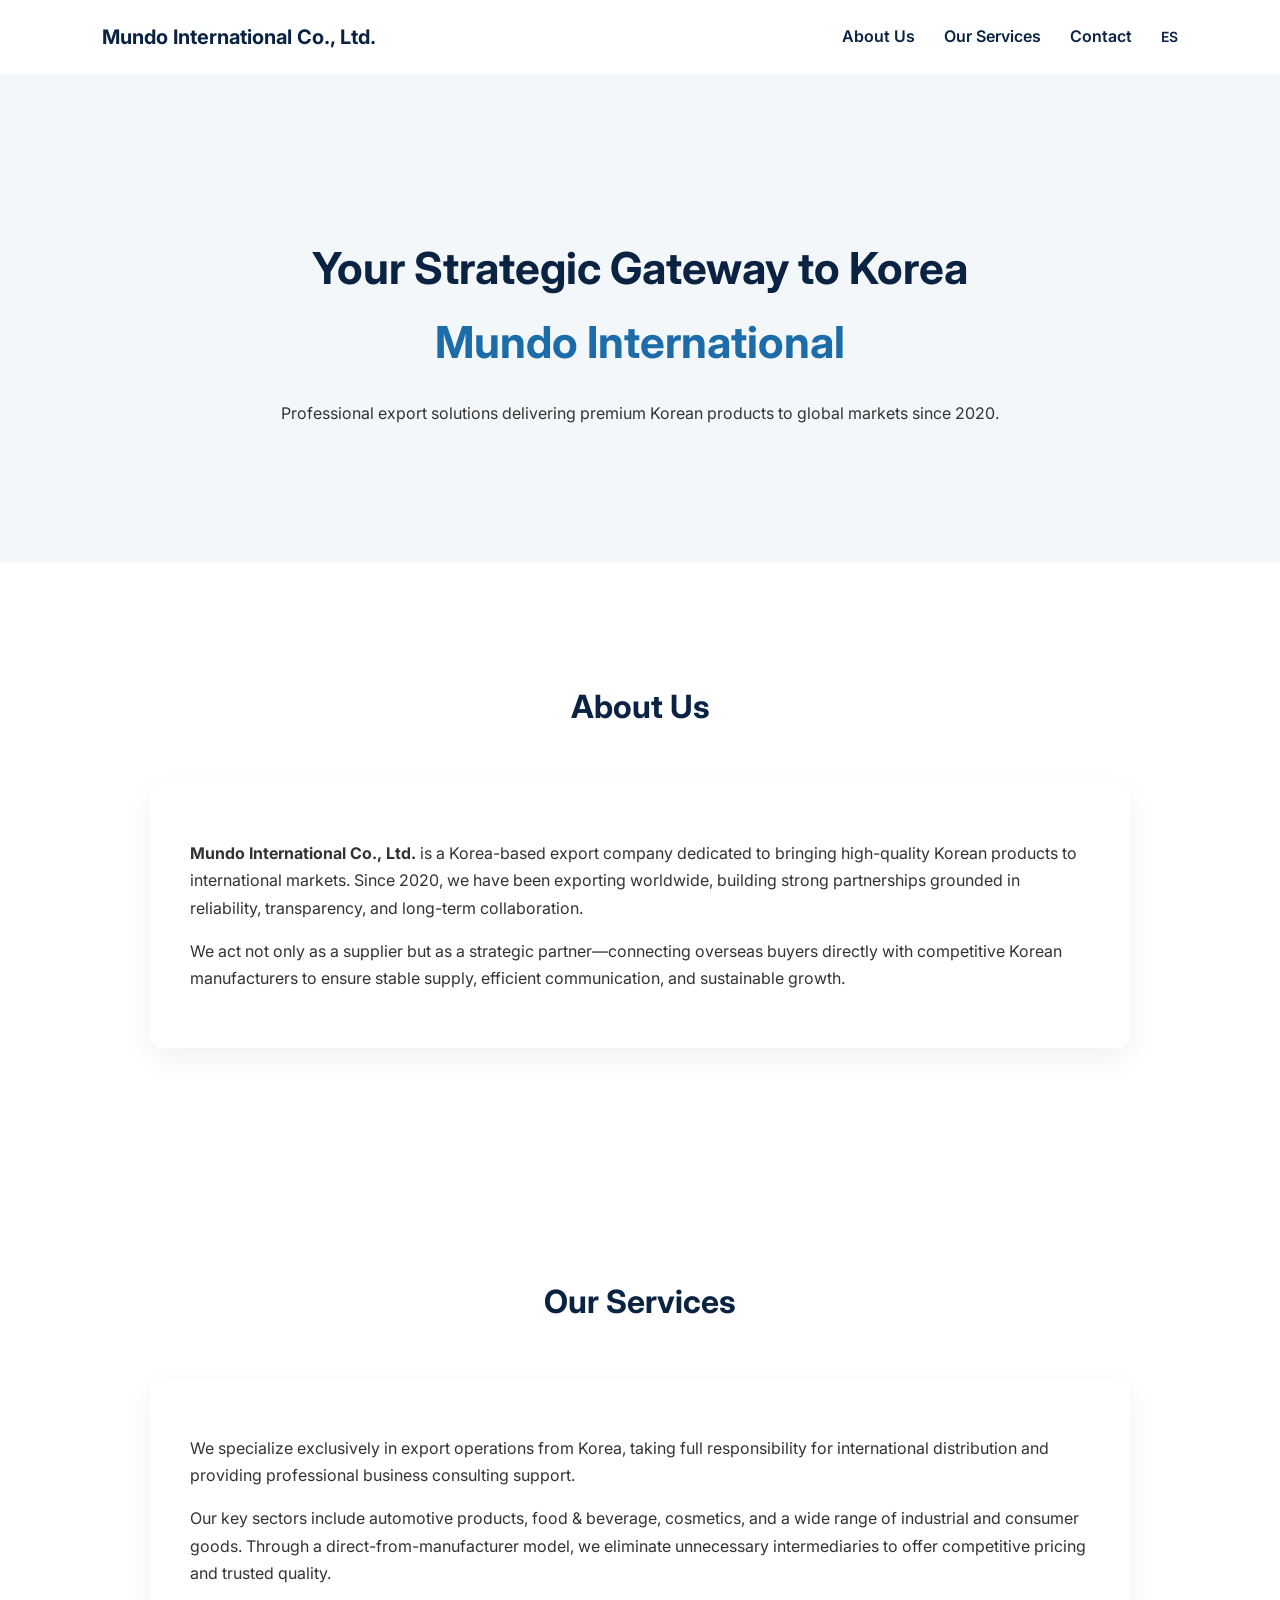
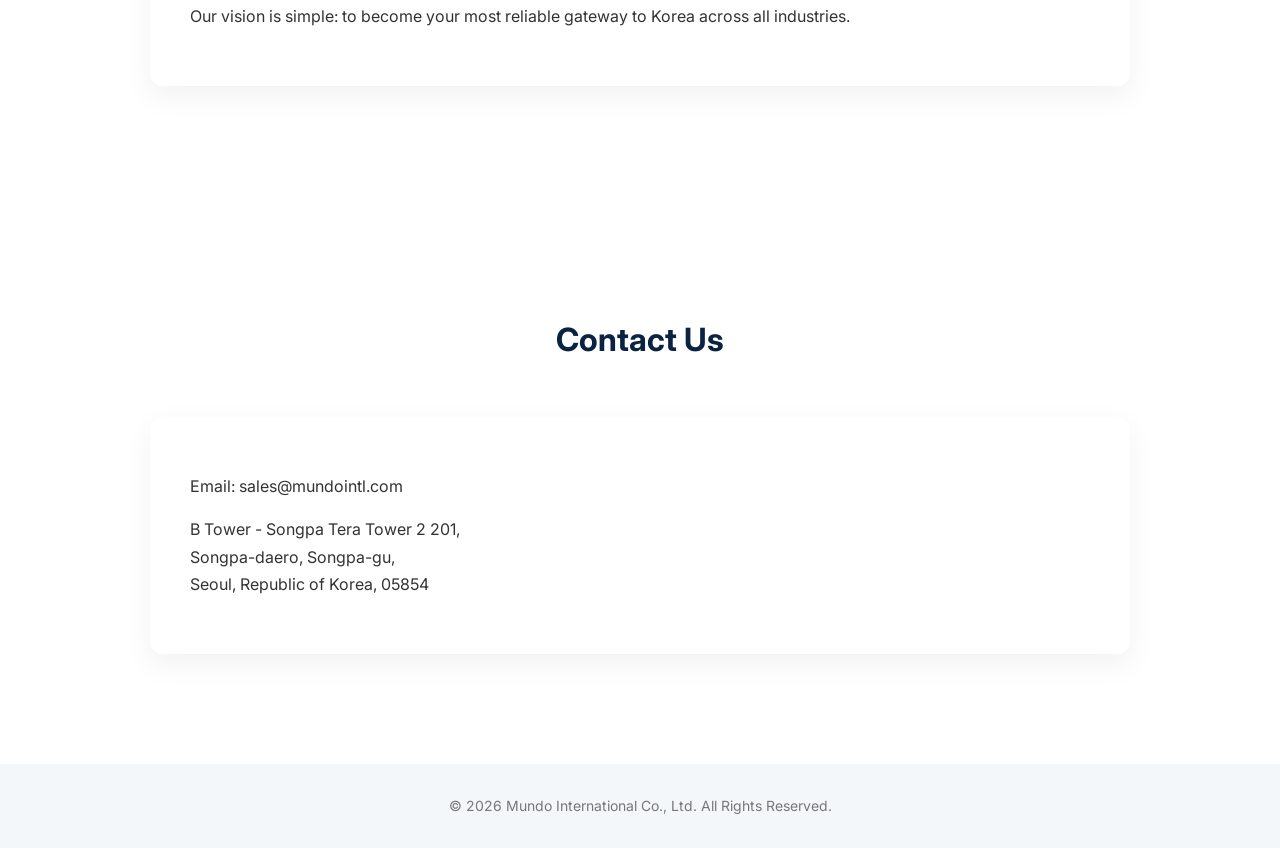
==== en.html @ 82ab0034 "Add files via upload" ====
<!DOCTYPE html>
<html lang="en">
<head>
<meta charset="UTF-8">
<meta name="viewport" content="width=device-width, initial-scale=1.0">
<title>Mundo International | Global Export Partner</title>

<style>
@import url('https://fonts.googleapis.com/css2?family=Inter:wght@300;400;600;700&display=swap');
body{font-family:'Inter',sans-serif;margin:0;color:#333333;line-height:1.7;background:white}
header{display:flex;justify-content:space-between;align-items:center;padding:20px 8%;background:white;box-shadow:0 2px 10px rgba(0,0,0,.05)}
header strong{color:#0A2342;font-size:20px}
nav a{margin-left:25px;text-decoration:none;color:#0A2342;font-weight:600}
nav a:hover{color:#1B6CA8}
.hero{padding:120px 8%;background:#F4F7FA;text-align:center}
.hero h1{font-size:44px;margin-bottom:20px;color:#0A2342}
.hero span{color:#1B6CA8}
section{padding:90px 8%}
.section-title{text-align:center;font-size:32px;margin-bottom:50px;color:#0A2342}
.card{max-width:900px;margin:20px auto;padding:40px;border-radius:12px;background:white;box-shadow:0 10px 30px rgba(0,0,0,.06)}
footer{text-align:center;padding:30px;background:#F4F7FA;font-size:14px;color:#777}
.lang{font-size:14px}
@media(max-width:768px){.hero h1{font-size:32px}}
</style>

</head>
<body>

<header>
<strong>Mundo International Co., Ltd.</strong>
<nav>
<a href="#about">About Us</a>
<a href="#services">Our Services</a>
<a href="#contact">Contact</a>
<a class="lang" href="es.html">ES</a>
</nav>
</header>

<section class="hero">
<h1>Your Strategic Gateway to Korea<br><span>Mundo International</span></h1>
<p>Professional export solutions delivering premium Korean products to global markets since 2020.</p>
</section>

<section id="about">
<h2 class="section-title">About Us</h2>
<div class="card">
<p><strong>Mundo International Co., Ltd.</strong> is a Korea-based export company dedicated to bringing high-quality Korean products to international markets. Since 2020, we have been exporting worldwide, building strong partnerships grounded in reliability, transparency, and long-term collaboration.</p>
<p>We act not only as a supplier but as a strategic partner—connecting overseas buyers directly with competitive Korean manufacturers to ensure stable supply, efficient communication, and sustainable growth.</p>
</div>
</section>

<section id="services">
<h2 class="section-title">Our Services</h2>
<div class="card">
<p>We specialize exclusively in export operations from Korea, taking full responsibility for international distribution and providing professional business consulting support.</p>
<p>Our key sectors include automotive products, food & beverage, cosmetics, and a wide range of industrial and consumer goods. Through a direct-from-manufacturer model, we eliminate unnecessary intermediaries to offer competitive pricing and trusted quality.</p>
<p>Our vision is simple: to become your most reliable gateway to Korea across all industries.</p>
</div>
</section>

<section id="contact">
<h2 class="section-title">Contact Us</h2>
<div class="card">
<p>Email: sales@mundointl.com</p>
<p>B Tower - Songpa Tera Tower 2 201,<br>
Songpa-daero, Songpa-gu,<br>
Seoul, Republic of Korea, 05854</p>
</div>
</section>

<footer>
© 2026 Mundo International Co., Ltd. All Rights Reserved.
</footer>

</body>
</html>
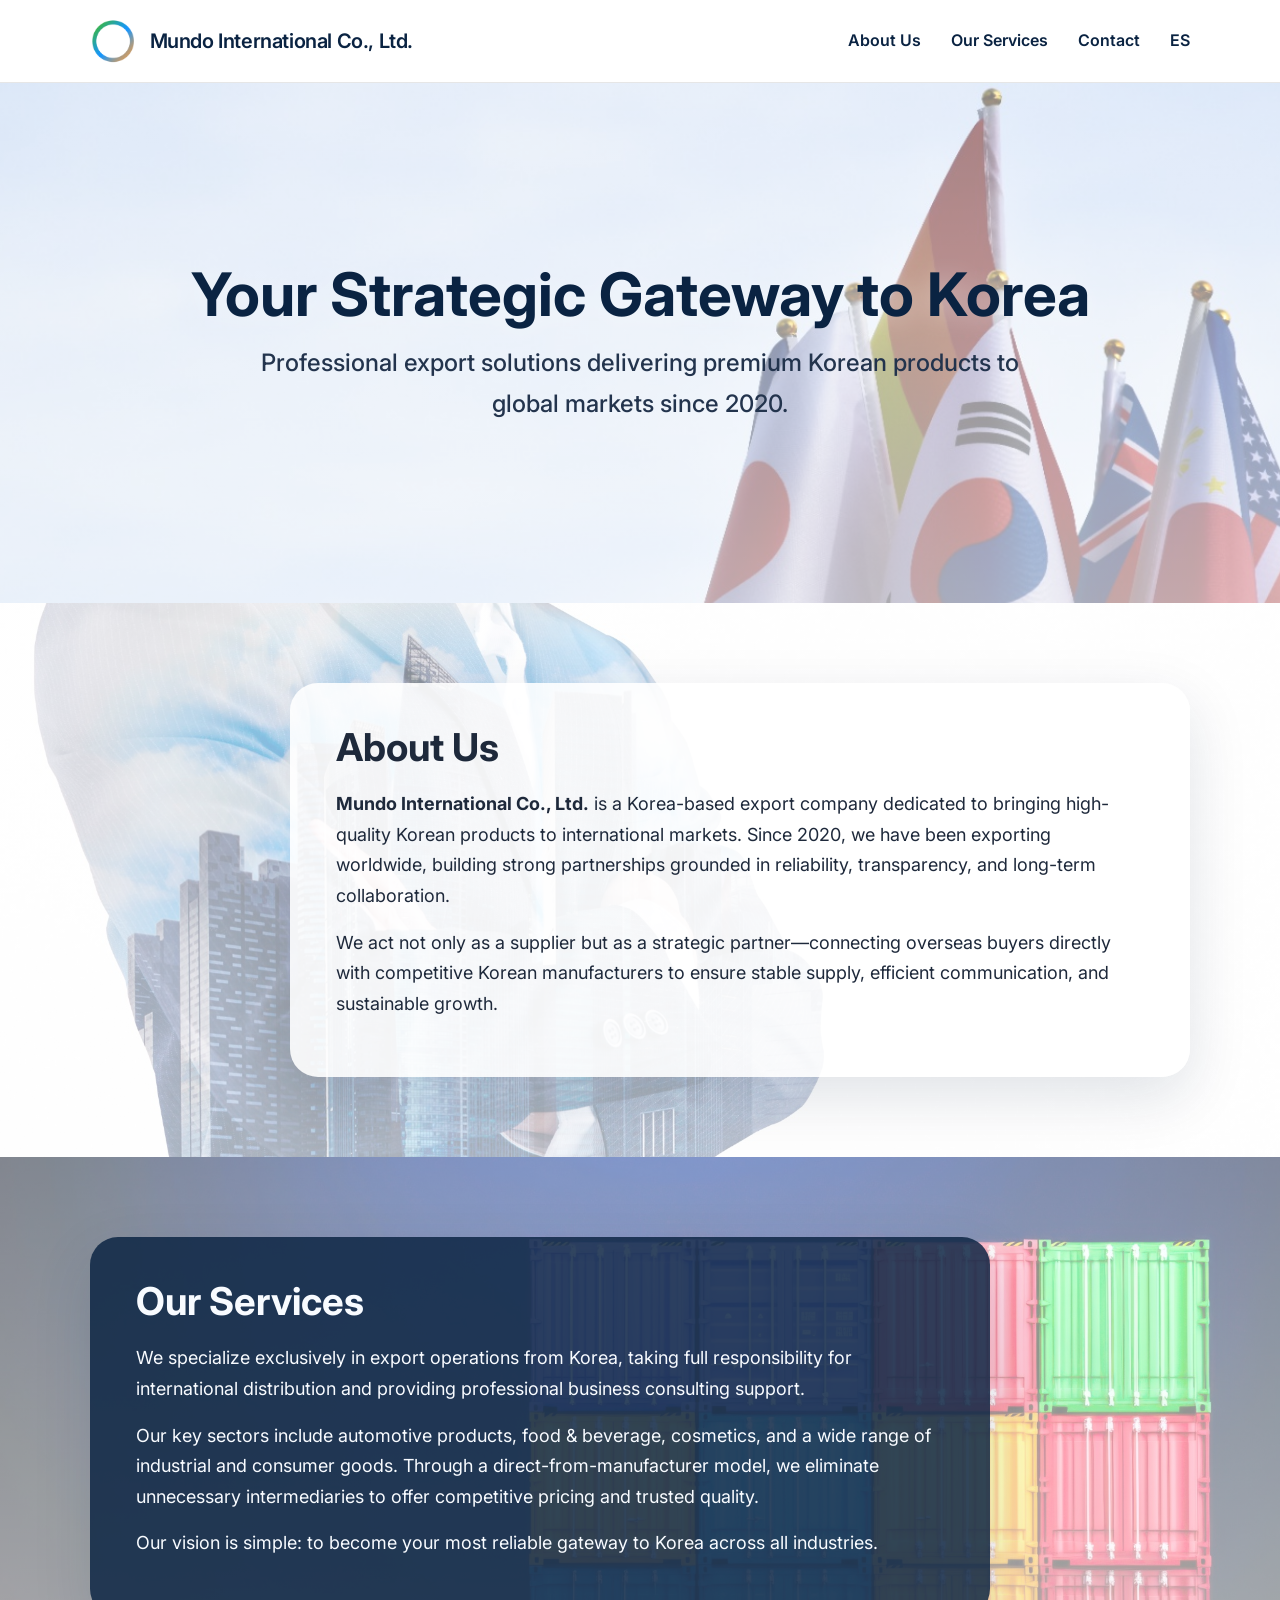
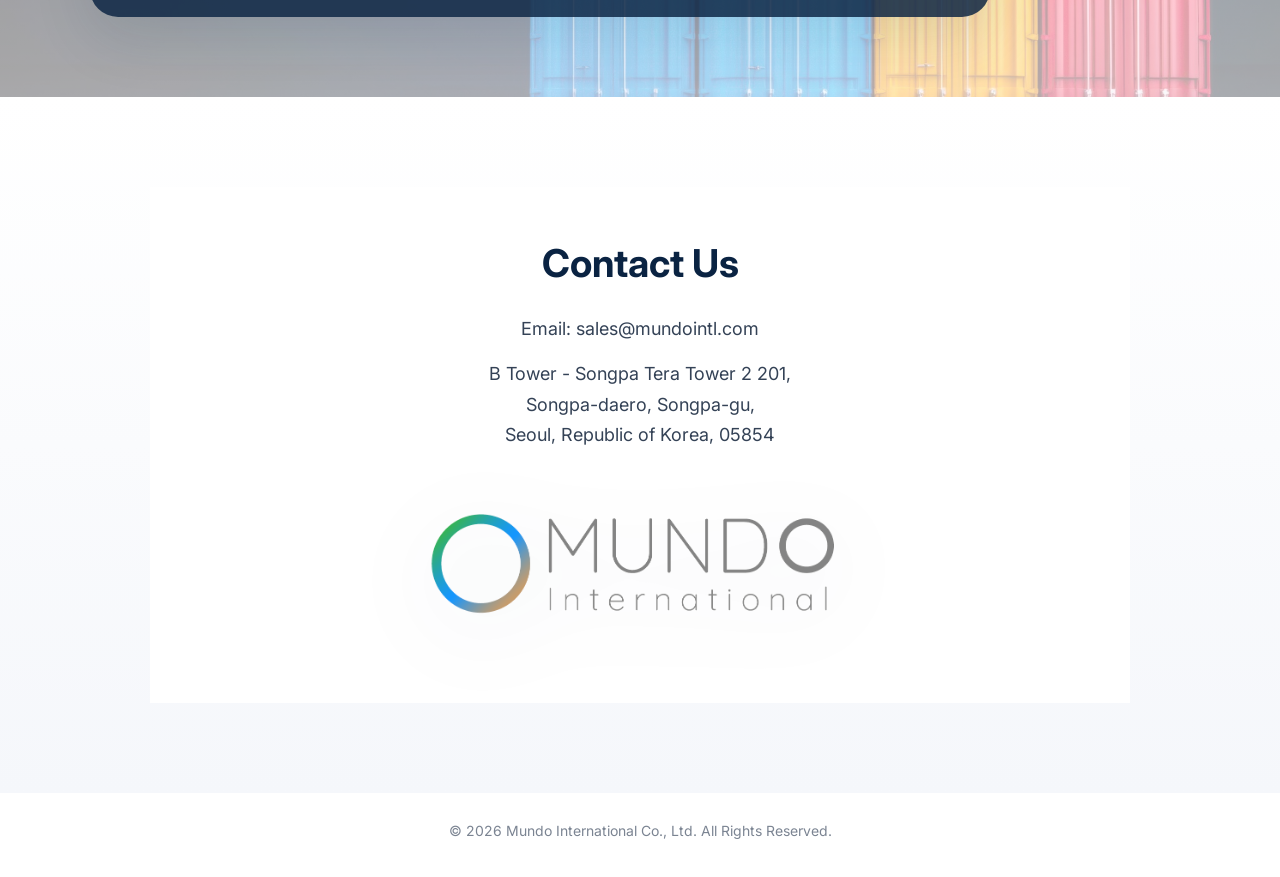
==== commit 0d33a750: "Add files via upload" ====
--- a/en.html
+++ b/en.html
@@ -1,76 +1,75 @@
 <!DOCTYPE html>
 <html lang="en">
 <head>
-<meta charset="UTF-8">
-<meta name="viewport" content="width=device-width, initial-scale=1.0">
-<title>Mundo International | Global Export Partner</title>
-
-<style>
-@import url('https://fonts.googleapis.com/css2?family=Inter:wght@300;400;600;700&display=swap');
-body{font-family:'Inter',sans-serif;margin:0;color:#333333;line-height:1.7;background:white}
-header{display:flex;justify-content:space-between;align-items:center;padding:20px 8%;background:white;box-shadow:0 2px 10px rgba(0,0,0,.05)}
-header strong{color:#0A2342;font-size:20px}
-nav a{margin-left:25px;text-decoration:none;color:#0A2342;font-weight:600}
-nav a:hover{color:#1B6CA8}
-.hero{padding:120px 8%;background:#F4F7FA;text-align:center}
-.hero h1{font-size:44px;margin-bottom:20px;color:#0A2342}
-.hero span{color:#1B6CA8}
-section{padding:90px 8%}
-.section-title{text-align:center;font-size:32px;margin-bottom:50px;color:#0A2342}
-.card{max-width:900px;margin:20px auto;padding:40px;border-radius:12px;background:white;box-shadow:0 10px 30px rgba(0,0,0,.06)}
-footer{text-align:center;padding:30px;background:#F4F7FA;font-size:14px;color:#777}
-.lang{font-size:14px}
-@media(max-width:768px){.hero h1{font-size:32px}}
-</style>
-
+  <meta charset="UTF-8">
+  <meta name="viewport" content="width=device-width, initial-scale=1.0">
+  <title>Mundo International | Global Export Partner</title>
+  <link rel="preconnect" href="https://fonts.googleapis.com">
+  <link rel="preconnect" href="https://fonts.gstatic.com" crossorigin>
+  <link href="https://fonts.googleapis.com/css2?family=Inter:wght@300;400;500;600;700&display=swap" rel="stylesheet">
+  <link rel="stylesheet" href="style.css">
 </head>
 <body>
+  <header class="header glass-header">
+    <div class="brand">
+      <img src="assets/logo.png" class="logo" alt="Mundo logo">
+      <span class="company">Mundo International Co., Ltd.</span>
+    </div>
+    <nav>
+      <a href="#about">About Us</a>
+      <a href="#services">Our Services</a>
+      <a href="#contact">Contact</a>
+      <a href="es.html">ES</a>
+    </nav>
+  </header>
 
-<header>
-<strong>Mundo International Co., Ltd.</strong>
-<nav>
-<a href="#about">About Us</a>
-<a href="#services">Our Services</a>
-<a href="#contact">Contact</a>
-<a class="lang" href="es.html">ES</a>
-</nav>
-</header>
+  <section class="hero-banner hero-main">
+    <div class="overlay"></div>
+    <div class="hero-content">
+      <h1>Your Strategic Gateway to Korea</h1>
+      <p>Professional export solutions delivering premium Korean products to global markets since 2020.</p>
+    </div>
+  </section>
 
-<section class="hero">
-<h1>Your Strategic Gateway to Korea<br><span>Mundo International</span></h1>
-<p>Professional export solutions delivering premium Korean products to global markets since 2020.</p>
-</section>
+  <section id="about" class="section section-image about-section">
+    <div class="section-overlay"></div>
+    <div class="section-content card-light">
+      <h2>About Us</h2>
+      <p><strong>Mundo International Co., Ltd.</strong> is a Korea-based export company dedicated to bringing high-quality Korean products to international markets. Since 2020, we have been exporting worldwide, building strong partnerships grounded in reliability, transparency, and long-term collaboration.</p>
+      <p>We act not only as a supplier but as a strategic partner—connecting overseas buyers directly with competitive Korean manufacturers to ensure stable supply, efficient communication, and sustainable growth.</p>
+    </div>
+  </section>
 
-<section id="about">
-<h2 class="section-title">About Us</h2>
-<div class="card">
-<p><strong>Mundo International Co., Ltd.</strong> is a Korea-based export company dedicated to bringing high-quality Korean products to international markets. Since 2020, we have been exporting worldwide, building strong partnerships grounded in reliability, transparency, and long-term collaboration.</p>
-<p>We act not only as a supplier but as a strategic partner—connecting overseas buyers directly with competitive Korean manufacturers to ensure stable supply, efficient communication, and sustainable growth.</p>
-</div>
-</section>
+  <section id="services" class="section section-image services-section">
+    <div class="section-overlay"></div>
+    <div class="section-content card-dark">
+      <h2>Our Services</h2>
+      <p>We specialize exclusively in export operations from Korea, taking full responsibility for international distribution and providing professional business consulting support.</p>
+      <p>Our key sectors include automotive products, food & beverage, cosmetics, and a wide range of industrial and consumer goods. Through a direct-from-manufacturer model, we eliminate unnecessary intermediaries to offer competitive pricing and trusted quality.</p>
+      <p>Our vision is simple: to become your most reliable gateway to Korea across all industries.</p>
+    </div>
+  </section>
 
-<section id="services">
-<h2 class="section-title">Our Services</h2>
-<div class="card">
-<p>We specialize exclusively in export operations from Korea, taking full responsibility for international distribution and providing professional business consulting support.</p>
-<p>Our key sectors include automotive products, food & beverage, cosmetics, and a wide range of industrial and consumer goods. Through a direct-from-manufacturer model, we eliminate unnecessary intermediaries to offer competitive pricing and trusted quality.</p>
-<p>Our vision is simple: to become your most reliable gateway to Korea across all industries.</p>
-</div>
-</section>
+  <section id="contact" class="section contact-section">
+    <div class="contact-grid">
+      <div class="contact-text">
+        <h2>Contact Us</h2>
+        <p>Email: sales@mundointl.com</p>
+        <p>
+          B Tower - Songpa Tera Tower 2 201,<br>
+          Songpa-daero, Songpa-gu,<br>
+          Seoul, Republic of Korea, 05854
+        </p>
+        <div class="contact-image-wrap">
+          <img src="assets/logo-full-transparent.png" alt="Mundo International" class="contact-image">
+        </div>
+      </div>
+    </div>
+  </section>
 
-<section id="contact">
-<h2 class="section-title">Contact Us</h2>
-<div class="card">
-<p>Email: sales@mundointl.com</p>
-<p>B Tower - Songpa Tera Tower 2 201,<br>
-Songpa-daero, Songpa-gu,<br>
-Seoul, Republic of Korea, 05854</p>
-</div>
-</section>
-
-<footer>
-© 2026 Mundo International Co., Ltd. All Rights Reserved.
-</footer>
-
+  <footer class="site-footer">
+    © 2026 Mundo International Co., Ltd. All Rights Reserved.
+  </footer>
+  <script src="motion.js"></script>
 </body>
 </html>
--- a/style.css
+++ b/style.css
@@ -0,0 +1,392 @@
+:root{
+  --text:#1a1a1a;
+  --navy:#0A2342;
+  --shadow:0 20px 60px rgba(10,35,66,.12);
+}
+*{box-sizing:border-box}
+html{scroll-behavior:smooth}
+body{
+  margin:0;
+  font-family:'Inter',sans-serif;
+  color:var(--text);
+  background:#ffffff;
+  line-height:1.7;
+}
+img{max-width:100%;display:block}
+.header{
+  position:sticky;
+  top:0;
+  z-index:100;
+  display:flex;
+  justify-content:space-between;
+  align-items:center;
+  padding:18px 7%;
+  backdrop-filter:blur(12px);
+  -webkit-backdrop-filter:blur(12px);
+}
+.glass-header{
+  background:#ffffff;
+  border-bottom:1px solid #e6e6e6;
+  backdrop-filter:none;
+  -webkit-backdrop-filter:none;
+}
+.brand{
+  display:flex;
+  align-items:center;
+  gap:14px;
+}
+.logo{
+  width:46px;
+  height:46px;
+  object-fit:contain;
+}
+.company{
+  font-size:20px;
+  font-weight:600;
+  color:var(--navy);
+  letter-spacing:-0.02em;
+}
+nav a{
+  color:var(--navy);
+  text-decoration:none;
+  font-weight:600;
+  margin-left:26px;
+  transition:opacity .25s ease;
+}
+nav a:hover{opacity:.72}
+.landing-page{
+  min-height:100vh;
+  display:flex;
+  flex-direction:column;
+  background:linear-gradient(180deg,#ffffff 0%, #f3f6fb 100%);
+}
+.landing-hero{
+  flex:1;
+  display:flex;
+  align-items:center;
+  justify-content:center;
+  padding:60px 20px 40px;
+  text-align:center;
+}
+.landing-center{max-width:860px}
+.landing-logo{
+  width:180px;
+  margin:0 auto 28px;
+}
+.landing-center h1{
+  margin:0 0 12px;
+  font-size:clamp(28px,4vw,52px);
+  letter-spacing:.06em;
+  font-weight:500;
+  color:#111111;
+  white-space:nowrap;
+}
+.landing-center p{
+  margin:0 0 34px;
+  font-size:clamp(20px,2.6vw,28px);
+  color:#5b6472;
+  font-weight:300;
+}
+.language-buttons{
+  display:flex;
+  justify-content:center;
+  gap:14px;
+  flex-wrap:wrap;
+}
+.btn{
+  display:inline-flex;
+  align-items:center;
+  justify-content:center;
+  min-width:170px;
+  padding:15px 28px;
+  border-radius:999px;
+  text-decoration:none;
+  font-weight:600;
+  transition:transform .25s ease, box-shadow .25s ease, background .25s ease;
+}
+.btn:hover{
+  transform:translateY(-2px);
+  box-shadow:0 18px 35px rgba(10,35,66,.12);
+}
+.btn-primary{
+  background:var(--navy);
+  color:#fff;
+}
+.btn-outline{
+  border:1.5px solid rgba(10,35,66,.25);
+  color:var(--navy);
+  background:#fff;
+}
+.landing-footer,.site-footer{
+  text-align:center;
+  padding:26px 20px 34px;
+  color:#7b8492;
+  font-size:14px;
+}
+.hero-banner{
+  position:relative;
+  min-height:520px;
+  display:flex;
+  align-items:center;
+  justify-content:center;
+  text-align:center;
+  overflow:hidden;
+}
+.hero-main{
+  background-image:url('assets/main-image.jpg');
+  background-size:cover;
+  background-position:center;
+}
+.overlay,.section-overlay{
+  position:absolute;
+  inset:0;
+  background:linear-gradient(180deg, rgba(255,255,255,.50), rgba(255,255,255,.66));
+}
+.hero-content{
+  position:relative;
+  z-index:2;
+  max-width:980px;
+  padding:50px 24px;
+}
+.hero-content h1{
+  margin:0 0 16px;
+  font-size:clamp(38px,5vw,60px);
+  line-height:1.1;
+  color:var(--navy);
+  text-shadow:0 4px 24px rgba(255,255,255,.35);
+}
+.hero-content p{
+  margin:0 auto;
+  max-width:820px;
+  font-size:clamp(18px,2vw,24px);
+  color:#23344d;
+  font-weight:500;
+}
+.section{
+  position:relative;
+}
+.section-image{
+  min-height:520px;
+  display:flex;
+  align-items:center;
+  padding:80px 7%;
+  background-size:cover;
+  background-position:center;
+  overflow:hidden;
+}
+.about-section{
+  background-image:url('assets/about-us.jpg');
+}
+.services-section{
+  background-image:url('assets/services.jpg');
+}
+.section-content{
+  position:relative;
+  z-index:2;
+  max-width:900px;
+  padding:42px 46px;
+  border-radius:28px;
+  box-shadow:var(--shadow);
+}
+.about-section{
+  justify-content:flex-end;
+}
+.card-light{
+  background:rgba(255,255,255,.88);
+  color:#1e293b;
+}
+.card-dark{
+  background:rgba(10,35,66,.84);
+  color:#f8fbff;
+}
+.section-content h2{
+  margin:0 0 20px;
+  font-size:clamp(30px,3vw,42px);
+  line-height:1.15;
+}
+.section-content p{
+  margin:0 0 16px;
+  font-size:18px;
+}
+.contact-section{
+  padding:90px 7%;
+  background:linear-gradient(180deg,#ffffff 0%, #f5f7fb 100%);
+}
+.contact-grid{
+  max-width:980px;
+  margin:0 auto;
+  display:grid;
+  grid-template-columns:1fr;
+  gap:0;
+  align-items:center;
+}
+.contact-text{
+  background:#ffffff;
+  border-radius:0;
+  padding:44px 46px;
+  box-shadow:none;
+  text-align:center;
+}
+.contact-text h2{
+  margin:0 0 18px;
+  font-size:clamp(30px,3vw,42px);
+  color:var(--navy);
+}
+.contact-text p{
+  margin:0 0 14px;
+  font-size:18px;
+  color:#344256;
+}
+.contact-image-wrap{
+  display:flex;
+  justify-content:center;
+  align-items:center;
+  margin-top:10px;
+}
+.contact-image{
+  width:min(100%, 520px);
+  filter:drop-shadow(0 18px 40px rgba(10,35,66,.10));
+}
+@media (max-width: 980px){
+  .header{
+    padding:16px 5%;
+    flex-direction:column;
+    gap:12px;
+  }
+  .company{font-size:18px}
+  nav{
+    display:flex;
+    flex-wrap:wrap;
+    justify-content:center;
+    gap:14px 18px;
+  }
+  nav a{margin-left:0}
+  .section-image,.contact-section{
+  padding:90px 7%;
+  background:linear-gradient(180deg,#ffffff 0%, #f5f7fb 100%);
+}
+  .contact-grid{
+  max-width:980px;
+  margin:0 auto;
+  display:grid;
+  grid-template-columns:1fr;
+  gap:0;
+  align-items:center;
+}
+  .section-content,.contact-text{
+  background:#ffffff;
+  border-radius:0;
+  padding:44px 46px;
+  box-shadow:none;
+  text-align:center;
+}
+}
+@media (max-width: 640px){
+  .landing-logo{width:136px}
+  .landing-center h1{
+    letter-spacing:.03em;
+    white-space:normal;
+  }
+  .hero-banner{min-height:420px}
+  .section-image{
+    min-height:auto;
+    padding-top:56px;
+    padding-bottom:56px;
+  }
+  .logo{
+    width:40px;
+    height:40px;
+  }
+  .company{font-size:16px}
+  .hero-content p,.section-content p,.contact-text p{font-size:16px}
+}
+
+
+/* Motion enhancements */
+.landing-logo,
+.landing-center h1,
+.landing-center p,
+.language-buttons,
+.hero-content h1,
+.hero-content p{
+  opacity:0;
+  animation:fadeUpSoft .9s ease forwards;
+}
+
+.landing-center h1{ animation-delay:.12s; }
+.landing-center p{ animation-delay:.24s; }
+.language-buttons{ animation-delay:.36s; }
+.hero-content h1{ animation-delay:.1s; }
+.hero-content p{ animation-delay:.24s; }
+.landing-logo{ animation-delay:0s; }
+
+.section-content,
+.contact-text{
+  opacity:0;
+  transform:translateY(36px);
+  transition:opacity .9s ease, transform .9s ease;
+}
+
+.section-content.show,
+.contact-text.show{
+  opacity:1;
+  transform:translateY(0);
+}
+
+.hero-main{
+  background-attachment:fixed;
+}
+
+nav a{
+  position:relative;
+}
+
+nav a::after{
+  content:"";
+  position:absolute;
+  left:0;
+  bottom:-6px;
+  width:0;
+  height:2px;
+  background:var(--navy);
+  transition:width .28s ease;
+}
+
+nav a:hover::after{
+  width:100%;
+}
+
+.btn{
+  transition:transform .25s ease, box-shadow .25s ease, background .25s ease, border-color .25s ease;
+}
+
+.btn:hover{
+  transform:translateY(-2px) scale(1.03);
+}
+
+.contact-image{
+  animation:floatSoft 4.5s ease-in-out infinite;
+}
+
+@keyframes fadeUpSoft{
+  from{
+    opacity:0;
+    transform:translateY(24px);
+  }
+  to{
+    opacity:1;
+    transform:translateY(0);
+  }
+}
+
+@keyframes floatSoft{
+  0%{ transform:translateY(0); }
+  50%{ transform:translateY(-6px); }
+  100%{ transform:translateY(0); }
+}
+
+@media (max-width: 980px){
+  .hero-main{
+    background-attachment:scroll;
+  }
+}
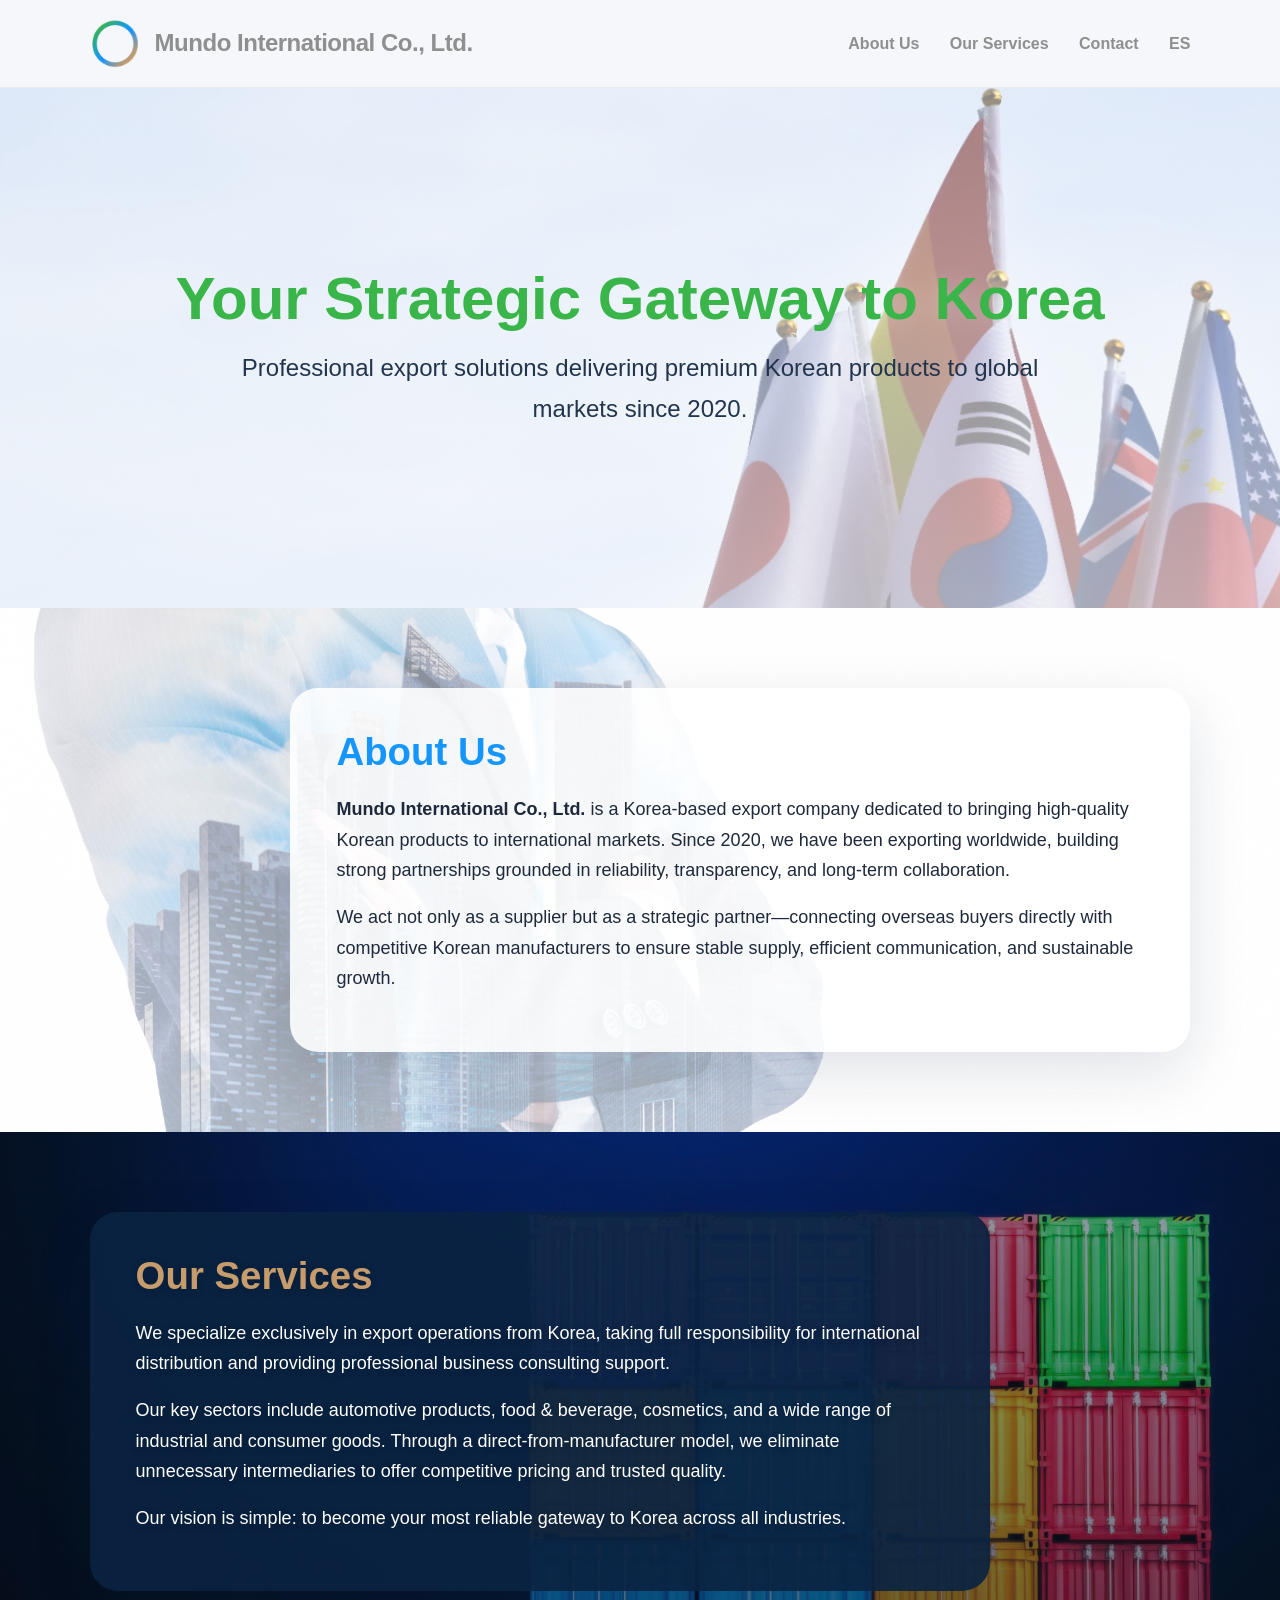
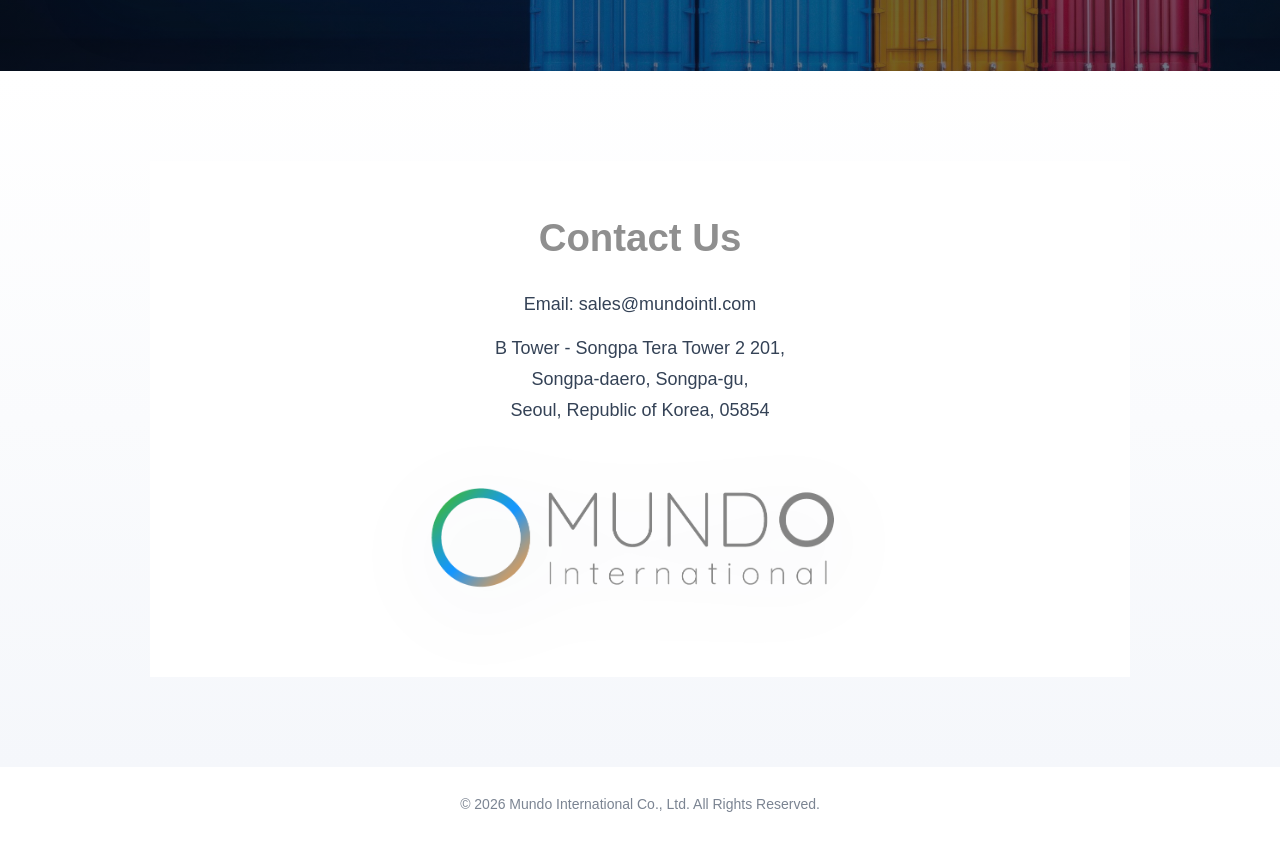
==== commit 3497e640: "Add files via upload" ====
--- a/en.html
+++ b/en.html
@@ -11,10 +11,10 @@
 </head>
 <body>
   <header class="header glass-header">
-    <div class="brand">
-      <img src="assets/logo.png" class="logo" alt="Mundo logo">
+    <a href="index.html" class="brand brand-link">
+      <img src="assets/logo-transparent.png" class="logo" alt="Mundo logo">
       <span class="company">Mundo International Co., Ltd.</span>
-    </div>
+    </a>
     <nav>
       <a href="#about">About Us</a>
       <a href="#services">Our Services</a>
--- a/style.css
+++ b/style.css
@@ -7,7 +7,7 @@
 html{scroll-behavior:smooth}
 body{
   margin:0;
-  font-family:'Inter',sans-serif;
+  font-family:"Avenir Next","Avenir","Helvetica Neue",Helvetica,Arial,sans-serif;
   color:var(--text);
   background:#ffffff;
   line-height:1.7;
@@ -25,8 +25,8 @@
   -webkit-backdrop-filter:blur(12px);
 }
 .glass-header{
-  background:#ffffff;
-  border-bottom:1px solid #e6e6e6;
+  background:#f5f7fa;
+  border-bottom:1px solid rgba(0,0,0,.05);
   backdrop-filter:none;
   -webkit-backdrop-filter:none;
 }
@@ -36,18 +36,18 @@
   gap:14px;
 }
 .logo{
-  width:46px;
-  height:46px;
+  width:51px;
+  height:51px;
   object-fit:contain;
 }
 .company{
-  font-size:20px;
-  font-weight:600;
-  color:var(--navy);
+  font-size:24px;
+  font-weight:600;
+  color:#8F8F8F;
   letter-spacing:-0.02em;
 }
 nav a{
-  color:var(--navy);
+  color:#8F8F8F;
   text-decoration:none;
   font-weight:600;
   margin-left:26px;
@@ -58,7 +58,7 @@
   min-height:100vh;
   display:flex;
   flex-direction:column;
-  background:linear-gradient(180deg,#ffffff 0%, #f3f6fb 100%);
+  background:linear-gradient(180deg,#ffffff 0%, #f3f5f7 100%);
 }
 .landing-hero{
   flex:1;
@@ -70,21 +70,20 @@
 }
 .landing-center{max-width:860px}
 .landing-logo{
-  width:180px;
+  width:264px;
   margin:0 auto 28px;
 }
 .landing-center h1{
   margin:0 0 12px;
-  font-size:clamp(28px,4vw,52px);
-  letter-spacing:.06em;
-  font-weight:500;
-  color:#111111;
-  white-space:nowrap;
+  font-size:clamp(40px,6vw,78px);
+  letter-spacing:.14em;
+  font-weight:300;
+  color:#8F8F8F;
 }
 .landing-center p{
   margin:0 0 34px;
   font-size:clamp(20px,2.6vw,28px);
-  color:#5b6472;
+  color:#39B54A;
   font-weight:300;
 }
 .language-buttons{
@@ -109,13 +108,14 @@
   box-shadow:0 18px 35px rgba(10,35,66,.12);
 }
 .btn-primary{
-  background:var(--navy);
-  color:#fff;
+  background:#c69c6d;
+  color:#ffffff;
+  border:1px solid #c69c6d;
 }
 .btn-outline{
-  border:1.5px solid rgba(10,35,66,.25);
-  color:var(--navy);
-  background:#fff;
+  background:#c69c6d;
+  color:#ffffff;
+  border:1px solid #c69c6d;
 }
 .landing-footer,.site-footer{
   text-align:center;
@@ -152,8 +152,8 @@
   margin:0 0 16px;
   font-size:clamp(38px,5vw,60px);
   line-height:1.1;
-  color:var(--navy);
-  text-shadow:0 4px 24px rgba(255,255,255,.35);
+  color:#39B54A;
+  text-shadow:0 4px 24px rgba(255,255,255,.25);
 }
 .hero-content p{
   margin:0 auto;
@@ -253,14 +253,25 @@
     flex-direction:column;
     gap:12px;
   }
-  .company{font-size:18px}
+  .company{
+  font-size:24px;
+  font-weight:600;
+  color:#8F8F8F;
+  letter-spacing:-0.02em;
+}
   nav{
     display:flex;
     flex-wrap:wrap;
     justify-content:center;
     gap:14px 18px;
   }
-  nav a{margin-left:0}
+  nav a{
+  color:#8F8F8F;
+  text-decoration:none;
+  font-weight:600;
+  margin-left:26px;
+  transition:opacity .25s ease;
+}
   .section-image,.contact-section{
   padding:90px 7%;
   background:linear-gradient(180deg,#ffffff 0%, #f5f7fb 100%);
@@ -282,11 +293,14 @@
 }
 }
 @media (max-width: 640px){
-  .landing-logo{width:136px}
+  .landing-logo{width:160px}
   .landing-center h1{
-    letter-spacing:.03em;
-    white-space:normal;
-  }
+  margin:0 0 12px;
+  font-size:clamp(40px,6vw,78px);
+  letter-spacing:.14em;
+  font-weight:300;
+  color:#8F8F8F;
+}
   .hero-banner{min-height:420px}
   .section-image{
     min-height:auto;
@@ -294,10 +308,15 @@
     padding-bottom:56px;
   }
   .logo{
-    width:40px;
-    height:40px;
-  }
-  .company{font-size:16px}
+    width:44px;
+    height:44px;
+  }
+  .company{
+  font-size:24px;
+  font-weight:600;
+  color:#8F8F8F;
+  letter-spacing:-0.02em;
+}
   .hero-content p,.section-content p,.contact-text p{font-size:16px}
 }
 
@@ -313,10 +332,27 @@
   animation:fadeUpSoft .9s ease forwards;
 }
 
-.landing-center h1{ animation-delay:.12s; }
-.landing-center p{ animation-delay:.24s; }
+.landing-center h1{
+  margin:0 0 12px;
+  font-size:clamp(40px,6vw,78px);
+  letter-spacing:.14em;
+  font-weight:300;
+  color:#8F8F8F;
+}
+.landing-center p{
+  margin:0 0 34px;
+  font-size:clamp(20px,2.6vw,28px);
+  color:#39B54A;
+  font-weight:300;
+}
 .language-buttons{ animation-delay:.36s; }
-.hero-content h1{ animation-delay:.1s; }
+.hero-content h1{
+  margin:0 0 16px;
+  font-size:clamp(38px,5vw,60px);
+  line-height:1.1;
+  color:#39B54A;
+  text-shadow:0 4px 24px rgba(255,255,255,.25);
+}
 .hero-content p{ animation-delay:.24s; }
 .landing-logo{ animation-delay:0s; }
 
@@ -338,7 +374,11 @@
 }
 
 nav a{
-  position:relative;
+  color:#8F8F8F;
+  text-decoration:none;
+  font-weight:600;
+  margin-left:26px;
+  transition:opacity .25s ease;
 }
 
 nav a::after{
@@ -390,3 +430,165 @@
     background-attachment:scroll;
   }
 }
+
+
+/* ===== Services readability fix ===== */
+.services-section .section-overlay{
+  background:linear-gradient(180deg, rgba(8,22,42,.42), rgba(8,22,42,.56));
+}
+
+.services-section .section-content{
+  background:rgba(10,35,66,.92);
+}
+
+.services-section .section-content h2,
+.services-section .section-content p{
+  color:#ffffff;
+  text-shadow:0 2px 10px rgba(0,0,0,.18);
+}
+
+@media (max-width: 640px){
+  .services-section{
+    background-position:center center;
+  }
+
+  .services-section .section-overlay{
+    background:linear-gradient(180deg, rgba(8,22,42,.58), rgba(8,22,42,.72));
+  }
+
+  .services-section .section-content{
+    background:rgba(10,35,66,.96);
+    border:1px solid rgba(255,255,255,.08);
+  }
+
+  .services-section .section-content h2{
+    font-size:24px;
+  }
+
+  .services-section .section-content p{
+    font-size:15px;
+    line-height:1.7;
+  }
+}
+
+
+/* ===== Color customization v11 ===== */
+.about-section .section-content h2{
+  color:#1596FF;
+}
+
+.services-section .section-content h2{
+  color:#C69C6D;
+}
+
+.contact-text h2{
+  color:#8F8F8F;
+}
+
+
+/* ===== Index wordmark refinement v12 ===== */
+.landing-wordmark{
+  display:flex;
+  flex-direction:column;
+  align-items:center;
+  margin:0 0 12px;
+  line-height:1;
+}
+
+.mundo-line{
+  font-size:clamp(40px,6vw,78px);
+  letter-spacing:.14em;
+  font-weight:300;
+  color:#8F8F8F;
+}
+
+.international-line{
+  margin-top:4px;
+  font-size:clamp(24px,3vw,44px);
+  letter-spacing:.16em;
+  font-weight:300;
+  color:#8F8F8F;
+  text-transform:none;
+}
+
+.landing-center p{
+  color:#1596FF !important;
+}
+
+.btn-primary{
+  background:#39B54A !important;
+  color:#ffffff;
+  border:1px solid #39B54A !important;
+}
+
+@media (max-width: 640px){
+  .landing-wordmark{
+    margin-bottom:10px;
+  }
+  .mundo-line{
+    font-size:clamp(24px,8vw,40px);
+    letter-spacing:.08em;
+  }
+  .international-line{
+    margin-top:2px;
+    font-size:clamp(14px,5vw,22px);
+    letter-spacing:.12em;
+  }
+}
+
+
+/* ===== Index wordmark image + logo shine v13 ===== */
+.index-wordmark{
+  width:min(92vw, 350px);
+  margin:0 auto 14px;
+}
+
+.landing-logo-wrap{
+  position:relative;
+  display:inline-block;
+}
+
+.landing-logo{
+  width:264px;
+  position:relative;
+  z-index:1;
+}
+
+.landing-logo-wrap::after{
+  content:"";
+  position:absolute;
+  top:-12%;
+  left:-45%;
+  width:42%;
+  height:124%;
+  background:linear-gradient(115deg, rgba(255,255,255,0) 0%, rgba(255,255,255,.18) 38%, rgba(255,255,255,.78) 50%, rgba(255,255,255,.18) 62%, rgba(255,255,255,0) 100%);
+  transform:skewX(-22deg);
+  filter:blur(2px);
+  animation:logoShine 3.6s ease-in-out infinite;
+  z-index:2;
+  pointer-events:none;
+}
+
+@keyframes logoShine{
+  0%{ left:-55%; opacity:0; }
+  8%{ opacity:1; }
+  32%{ left:115%; opacity:.95; }
+  40%{ opacity:0; }
+  100%{ left:115%; opacity:0; }
+}
+
+@media (max-width: 640px){
+  .index-wordmark{
+    width:min(94vw, 210px);
+    margin-bottom:10px;
+  }
+}
+
+
+.brand-link{
+  text-decoration:none;
+  color:inherit;
+}
+.brand-link:hover{
+  opacity:.92;
+}
